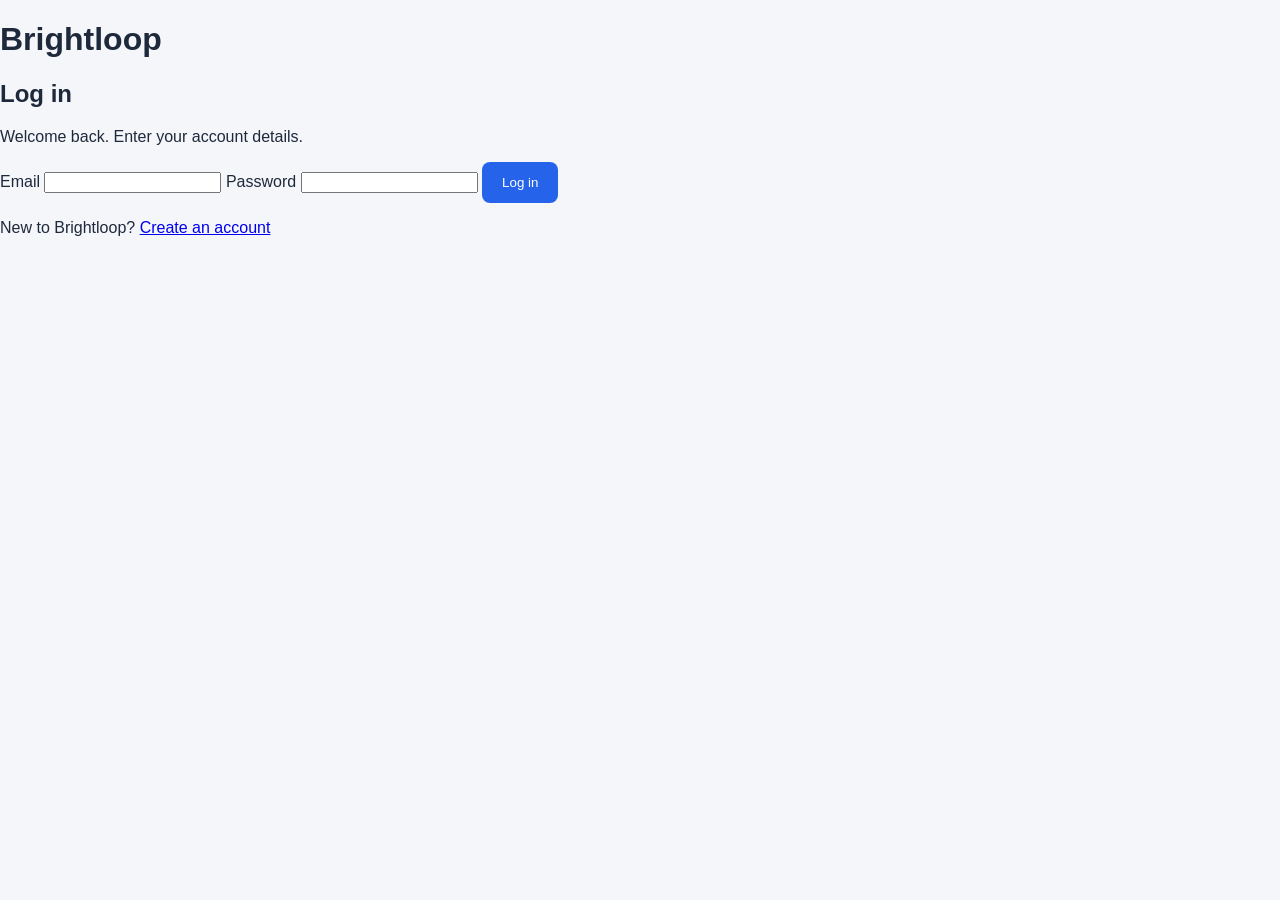
==== login.html @ 87b2afef "login page" ====
<!doctype html>
<html lang="en">
  <head>
    <meta charset="UTF-8" />
    <meta name="viewport" content="width=device-width, initial-scale=1.0" />
    <title>Login | Brightloop</title>
    <link rel="stylesheet" href="styles.css" />
  </head>
  <body class="auth-page">
    <main class="auth-card">
      <h1>Brightloop</h1>
      <h2>Log in</h2>
      <p>Welcome back. Enter your account details.</p>

      <form id="loginForm">
        <label for="loginEmail">Email</label>
        <input id="loginEmail" type="email" autocomplete="email" required />

        <label for="loginPassword">Password</label>
        <input
          id="loginPassword"
          type="password"
          autocomplete="current-password"
          required
        />

        <button type="submit">Log in</button>
        <p id="loginMessage" role="status"></p>
      </form>

      <p>New to Brightloop? <a href="register.html">Create an account</a></p>
    </main>

    <script src="auth.js"></script>
  </body>
</html>
---- styles.css ----
* {
    box-sizing: border-box;
}

body {
    margin: 0;
    font-family: Arial, sans-serif;
    background: #f4f6fa;
    color: #1e293b;
}

.sidebar {
    position: fixed;
    width: 230px;
    height: 100vh;
    background: #172554;
    color: white;
    padding: 25px 18px;
}

.sidebar h2 {
    margin-bottom: 5px;
}

.subtitle {
    color: #94a3b8;
    font-size: 13px;
    margin-bottom: 35px;
}

nav a {
    display: block;
    color: #cbd5e1;
    text-decoration: none;
    padding: 13px;
    margin-bottom: 8px;
    border-radius: 8px;
}

nav a:hover,
nav a.active {
    background: #334b80;
    color: white;
}

.main {
    margin-left: 230px;
    padding: 30px;
}

header {
    display: flex;
    justify-content: space-between;
    align-items: center;
    margin-bottom: 30px;
}

header p {
    color: #64748b;
}

button {
    background: #2563eb;
    color: white;
    border: none;
    padding: 13px 20px;
    border-radius: 8px;
    cursor: pointer;
}

.cards {
    display: grid;
    grid-template-columns: repeat(4, 1fr);
    gap: 20px;
    margin-bottom: 30px;
}

.card, .panel {
    background: white;
    padding: 22px;
    border-radius: 12px;
    box-shadow: 0 2px 8px #00000008;
}

.card p {
    color: #64748b;
    font-size: 14px;
}

.card h2 {
    font-size: 26px;
}

.panel {
    overflow-x: auto;
}

table {
    width: 100%;
    border-collapse: collapse;
    margin-top: 20px;
}

th, td {
    text-align: left;
    padding: 15px;
    border-bottom: 1px solid #e2e8f0;
}

th {
    color: #64748b;
}

.status {
    background: #dcfce7;
    color: #166534;
    padding: 6px 12px;
    border-radius: 20px;
    font-size: 12px;
}

@media (max-width: 900px) {
    .cards {
        grid-template-columns: repeat(2, 1fr);
    }
}

@media (max-width: 600px) {
    .sidebar {
        position: static;
        width: 100%;
        height: auto;
    }

    .main {
        margin-left: 0;
        padding: 15px;
    }

    header {
        align-items: flex-start;
        flex-direction: column;
        gap: 15px;
    }
}
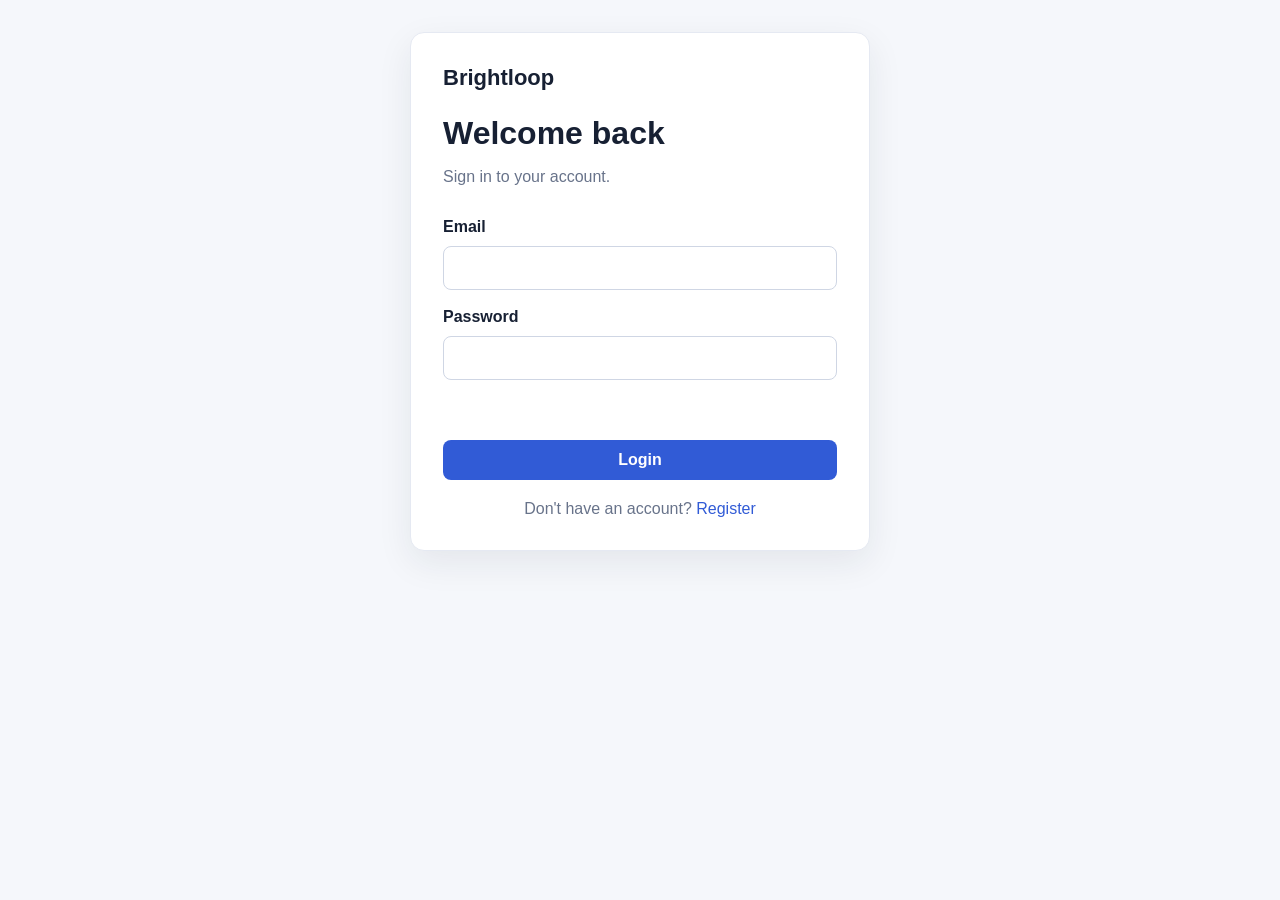
==== commit 982014d2: "frontend update" ====
--- a/login.html
+++ b/login.html
@@ -8,27 +8,36 @@
   </head>
   <body class="auth-page">
     <main class="auth-card">
-      <h1>Brightloop</h1>
-      <h2>Log in</h2>
-      <p>Welcome back. Enter your account details.</p>
+      <a class="brand" href="index.html">Brightloop</a>
+      <h1>Welcome back</h1>
+      <p>Sign in to your account.</p>
 
       <form id="loginForm">
         <label for="loginEmail">Email</label>
-        <input id="loginEmail" type="email" autocomplete="email" required />
+        <input
+          id="loginEmail"
+          name="email"
+          type="email"
+          autocomplete="email"
+          required
+        />
 
         <label for="loginPassword">Password</label>
         <input
           id="loginPassword"
+          name="password"
           type="password"
           autocomplete="current-password"
           required
         />
 
-        <button type="submit">Log in</button>
-        <p id="loginMessage" role="status"></p>
+        <p id="loginMessage" class="form-message" aria-live="polite"></p>
+        <button class="full-button" type="submit">Login</button>
       </form>
 
-      <p>New to Brightloop? <a href="register.html">Create an account</a></p>
+      <p class="auth-footer">
+        Don't have an account? <a href="register.html">Register</a>
+      </p>
     </main>
 
     <script src="auth.js"></script>
--- a/styles.css
+++ b/styles.css
@@ -1,145 +1,335 @@
 * {
-    box-sizing: border-box;
+  box-sizing: border-box;
+}
+
+:root {
+  font-family: Arial, Helvetica, sans-serif;
+  color: #172033;
+  background: #f5f7fb;
 }
 
 body {
-    margin: 0;
-    font-family: Arial, sans-serif;
-    background: #f4f6fa;
-    color: #1e293b;
+  margin: 0;
+}
+
+a {
+  color: #315bd6;
+  text-decoration: none;
+}
+
+a:hover {
+  text-decoration: underline;
+}
+
+button,
+input {
+  font: inherit;
+}
+
+button {
+  cursor: pointer;
+}
+
+.topbar {
+  min-height: 72px;
+  padding: 16px 28px;
+  background: #ffffff;
+  border-bottom: 1px solid #e5e9f2;
+  display: flex;
+  align-items: center;
+  justify-content: space-between;
+  gap: 20px;
+}
+
+.brand {
+  color: #172033;
+  font-size: 22px;
+  font-weight: 700;
+}
+
+.topbar-actions,
+.auth-links {
+  display: flex;
+  align-items: center;
+  gap: 16px;
+}
+
+.button-link,
+button {
+  border: 0;
+  border-radius: 8px;
+  padding: 11px 16px;
+  background: #315bd6;
+  color: #ffffff;
+  font-weight: 600;
+}
+
+.button-link {
+  display: inline-block;
+}
+
+button:hover,
+.button-link:hover {
+  background: #2448b5;
+  text-decoration: none;
+}
+
+#logoutBtn {
+  background: #e9edf5;
+  color: #172033;
+}
+
+#logoutBtn:hover {
+  background: #dce2ee;
+}
+
+.dashboard {
+  display: grid;
+  grid-template-columns: 220px minmax(0, 1fr);
+  min-height: calc(100vh - 72px);
 }
 
 .sidebar {
-    position: fixed;
-    width: 230px;
-    height: 100vh;
-    background: #172554;
-    color: white;
-    padding: 25px 18px;
+  padding: 24px 16px;
+  background: #ffffff;
+  border-right: 1px solid #e5e9f2;
 }
 
 .sidebar h2 {
-    margin-bottom: 5px;
-}
-
-.subtitle {
-    color: #94a3b8;
-    font-size: 13px;
-    margin-bottom: 35px;
-}
-
-nav a {
-    display: block;
-    color: #cbd5e1;
-    text-decoration: none;
-    padding: 13px;
-    margin-bottom: 8px;
-    border-radius: 8px;
-}
-
-nav a:hover,
-nav a.active {
-    background: #334b80;
-    color: white;
-}
-
-.main {
-    margin-left: 230px;
-    padding: 30px;
-}
-
-header {
-    display: flex;
-    justify-content: space-between;
-    align-items: center;
-    margin-bottom: 30px;
-}
-
-header p {
-    color: #64748b;
-}
-
-button {
-    background: #2563eb;
-    color: white;
-    border: none;
-    padding: 13px 20px;
-    border-radius: 8px;
-    cursor: pointer;
-}
-
-.cards {
-    display: grid;
-    grid-template-columns: repeat(4, 1fr);
-    gap: 20px;
-    margin-bottom: 30px;
-}
-
-.card, .panel {
-    background: white;
-    padding: 22px;
-    border-radius: 12px;
-    box-shadow: 0 2px 8px #00000008;
-}
-
-.card p {
-    color: #64748b;
-    font-size: 14px;
-}
-
-.card h2 {
-    font-size: 26px;
-}
-
+  margin: 0 0 18px;
+  font-size: 16px;
+}
+
+.sidebar a {
+  display: block;
+  padding: 12px;
+  margin-bottom: 6px;
+  border-radius: 8px;
+  color: #48536a;
+}
+
+.sidebar a.active,
+.sidebar a:hover {
+  background: #edf2ff;
+  color: #315bd6;
+  text-decoration: none;
+}
+
+.main-content {
+  min-width: 0;
+  padding: 28px;
+}
+
+.page-heading {
+  display: flex;
+  align-items: center;
+  justify-content: space-between;
+  gap: 16px;
+  margin-bottom: 24px;
+}
+
+.page-heading h1 {
+  margin: 0 0 8px;
+}
+
+.page-heading p {
+  margin: 0;
+  color: #68738a;
+}
+
+.stats-grid {
+  display: grid;
+  grid-template-columns: repeat(4, minmax(0, 1fr));
+  gap: 16px;
+  margin-bottom: 24px;
+}
+
+.stat-card,
 .panel {
-    overflow-x: auto;
+  background: #ffffff;
+  border: 1px solid #e5e9f2;
+  border-radius: 12px;
+  padding: 20px;
+}
+
+.stat-card p {
+  margin: 0 0 12px;
+  color: #68738a;
+}
+
+.stat-card h2 {
+  margin: 0;
+  font-size: 25px;
+}
+
+.panel h2 {
+  margin: 0 0 18px;
+  font-size: 18px;
+}
+
+.table-wrap {
+  overflow-x: auto;
 }
 
 table {
-    width: 100%;
-    border-collapse: collapse;
-    margin-top: 20px;
-}
-
-th, td {
-    text-align: left;
-    padding: 15px;
-    border-bottom: 1px solid #e2e8f0;
+  width: 100%;
+  border-collapse: collapse;
+  text-align: left;
+}
+
+th,
+td {
+  padding: 14px 12px;
+  border-bottom: 1px solid #e9edf4;
+  white-space: nowrap;
 }
 
 th {
-    color: #64748b;
+  color: #68738a;
+  font-size: 13px;
 }
 
 .status {
-    background: #dcfce7;
-    color: #166534;
-    padding: 6px 12px;
-    border-radius: 20px;
-    font-size: 12px;
+  display: inline-block;
+  padding: 5px 9px;
+  border-radius: 20px;
+  font-size: 12px;
+}
+
+.active-status {
+  background: #e5f7ed;
+  color: #197344;
+}
+
+.pending-status {
+  background: #fff3d8;
+  color: #8a5b00;
+}
+
+/* Login and registration pages */
+.auth-page {
+  min-height: 100vh;
+  padding: 32px 16px;
+  display: flex;
+  justify-content: center;
+  align-items: flex-start;
+  background: #f5f7fb;
+}
+
+.auth-card {
+  width: 100%;
+  max-width: 460px;
+  padding: 32px;
+  background: #ffffff;
+  border: 1px solid #e5e9f2;
+  border-radius: 14px;
+  box-shadow: 0 12px 35px rgba(23, 32, 51, 0.08);
+}
+
+.auth-card h1 {
+  margin: 24px 0 8px;
+}
+
+.auth-card > p {
+  color: #68738a;
+}
+
+.auth-card form {
+  display: flex;
+  flex-direction: column;
+  gap: 10px;
+  margin-top: 24px;
+}
+
+.auth-card label {
+  margin-top: 8px;
+  font-weight: 600;
+}
+
+.auth-card input:not([type="checkbox"]) {
+  width: 100%;
+  padding: 12px;
+  border: 1px solid #cfd6e4;
+  border-radius: 8px;
+  background: #ffffff;
+}
+
+.auth-card input:focus {
+  outline: 2px solid #b9c9ff;
+  border-color: #315bd6;
+}
+
+.auth-card small {
+  color: #68738a;
+  line-height: 1.5;
+}
+
+.checkbox-label {
+  display: flex;
+  align-items: flex-start;
+  gap: 10px;
+  font-weight: 400 !important;
+}
+
+.checkbox-label input {
+  margin-top: 3px;
+}
+
+.full-button {
+  width: 100%;
+  margin-top: 12px;
+}
+
+.form-message {
+  min-height: 20px;
+  margin: 4px 0;
+  color: #b42318;
+  font-size: 14px;
+}
+
+.auth-footer {
+  margin: 20px 0 0;
+  text-align: center;
 }
 
 @media (max-width: 900px) {
-    .cards {
-        grid-template-columns: repeat(2, 1fr);
-    }
-}
-
-@media (max-width: 600px) {
-    .sidebar {
-        position: static;
-        width: 100%;
-        height: auto;
-    }
-
-    .main {
-        margin-left: 0;
-        padding: 15px;
-    }
-
-    header {
-        align-items: flex-start;
-        flex-direction: column;
-        gap: 15px;
-    }
+  .stats-grid {
+    grid-template-columns: repeat(2, minmax(0, 1fr));
+  }
+}
+
+@media (max-width: 650px) {
+  .topbar {
+    padding: 14px 16px;
+    flex-wrap: wrap;
+  }
+
+  .dashboard {
+    grid-template-columns: 1fr;
+  }
+
+  .sidebar {
+    border-right: 0;
+    border-bottom: 1px solid #e5e9f2;
+  }
+
+  .main-content {
+    padding: 18px 16px;
+  }
+
+  .page-heading {
+    align-items: flex-start;
+    flex-direction: column;
+  }
+
+  .stats-grid {
+    grid-template-columns: 1fr;
+  }
+
+  .auth-card {
+    padding: 24px 20px;
+  }
+}
+[hidden] {
+  display: none !important;
 }
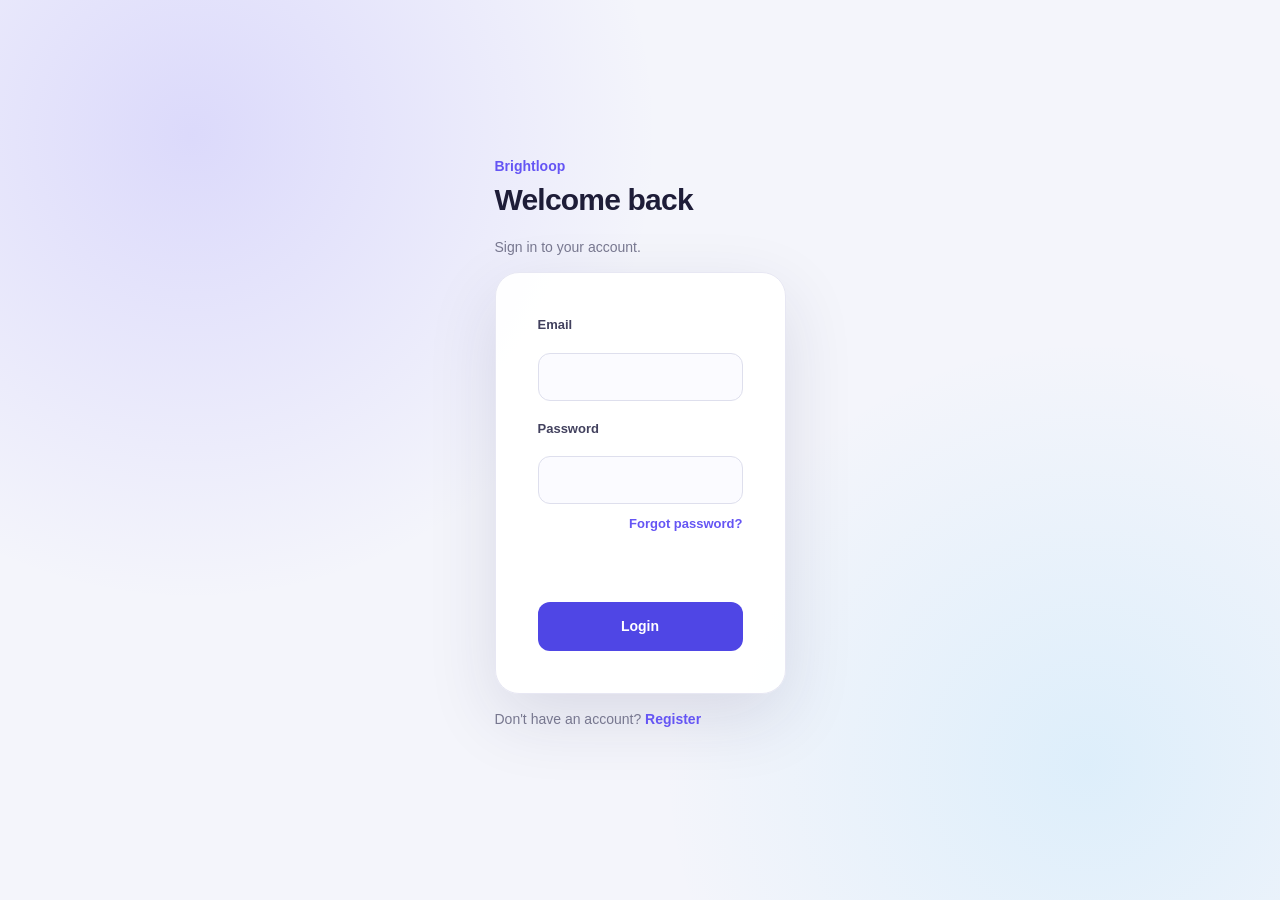
==== commit a60e63e7: "small" ====
--- a/login.html
+++ b/login.html
@@ -30,6 +30,9 @@
           autocomplete="current-password"
           required
         />
+        <div class="auth-forgot">
+  <a href="forgot-password.html">Forgot password?</a>
+</div>
 
         <p id="loginMessage" class="form-message" aria-live="polite"></p>
         <button class="full-button" type="submit">Login</button>
--- a/styles.css
+++ b/styles.css
@@ -1,28 +1,41 @@
+/* ========================================
+   BRIGHTLOOP — MODERN SAAS DASHBOARD
+======================================== */
+
+:root {
+  font-family: "Inter", "Segoe UI", Arial, sans-serif;
+  color: #1e293b;
+  background: #f4f6fa;
+
+  --primary: #4f46e5;
+  --primary-hover: #4338ca;
+  --sidebar: #111827;
+  --sidebar-hover: #1f2937;
+  --border: #e5e7eb;
+  --muted: #64748b;
+  --surface: #ffffff;
+}
+
 * {
   box-sizing: border-box;
 }
 
-:root {
-  font-family: Arial, Helvetica, sans-serif;
-  color: #172033;
-  background: #f5f7fb;
-}
-
 body {
   margin: 0;
+  background: #f4f6fa;
+  font-size: 14px;
+  line-height: 1.5;
 }
 
 a {
-  color: #315bd6;
+  color: var(--primary);
   text-decoration: none;
 }
 
-a:hover {
-  text-decoration: underline;
-}
-
 button,
-input {
+input,
+select,
+textarea {
   font: inherit;
 }
 
@@ -30,142 +43,323 @@
   cursor: pointer;
 }
 
-.topbar {
-  min-height: 72px;
-  padding: 16px 28px;
-  background: #ffffff;
-  border-bottom: 1px solid #e5e9f2;
+/* ========================================
+   SIDEBAR
+======================================== */
+
+.sidebar {
+  position: fixed;
+  top: 0;
+  left: 0;
+  bottom: 0;
+
+  width: 250px;
+  padding: 28px 18px;
+
+  background: var(--sidebar);
+  color: #ffffff;
+
+  display: flex;
+  flex-direction: column;
+
+  overflow-y: auto;
+  z-index: 100;
+}
+
+.sidebar h2 {
+  margin: 0;
+  font-size: 24px;
+  font-weight: 750;
+  letter-spacing: -0.5px;
+}
+
+.sidebar .subtitle {
+  color: #94a3b8;
+  font-size: 12px;
+  margin: 4px 0 30px;
+}
+
+.sidebar nav {
+  display: flex;
+  flex-direction: column;
+  gap: 5px;
+}
+
+.sidebar nav a {
   display: flex;
   align-items: center;
+
+  padding: 12px 14px;
+  border-radius: 8px;
+
+  color: #cbd5e1;
+  font-size: 14px;
+  font-weight: 500;
+
+  transition: 0.2s ease;
+}
+
+.sidebar nav a:hover {
+  background: var(--sidebar-hover);
+  color: #ffffff;
+  text-decoration: none;
+}
+
+.sidebar nav a.active {
+  background: var(--primary);
+  color: #ffffff;
+}
+
+.sidebar #userInfo {
+  margin-top: auto;
+  padding: 18px 0 12px;
+
+  color: #94a3b8;
+  font-size: 12px;
+  border-top: 1px solid #374151;
+}
+
+/* ========================================
+   MAIN CONTENT
+======================================== */
+
+.main {
+  margin-left: 250px;
+  min-height: 100vh;
+  padding: 32px 36px;
+  min-width: 0;
+}
+
+.main > header {
+  display: flex;
   justify-content: space-between;
+  align-items: center;
+
   gap: 20px;
-}
-
-.brand {
-  color: #172033;
-  font-size: 22px;
+  margin-bottom: 30px;
+}
+
+.main > header h1 {
+  margin: 0;
+  font-size: 28px;
   font-weight: 700;
-}
-
-.topbar-actions,
-.auth-links {
-  display: flex;
-  align-items: center;
-  gap: 16px;
-}
-
-.button-link,
-button {
+  letter-spacing: -0.7px;
+  color: #111827;
+}
+
+.main > header p {
+  margin: 7px 0 0;
+  color: var(--muted);
+  font-size: 14px;
+}
+
+/* ========================================
+   BUTTONS
+======================================== */
+
+button,
+.button-link {
   border: 0;
   border-radius: 8px;
-  padding: 11px 16px;
-  background: #315bd6;
+
+  padding: 11px 17px;
+
+  background: var(--primary);
   color: #ffffff;
+
   font-weight: 600;
-}
-
-.button-link {
-  display: inline-block;
+  font-size: 13px;
+
+  transition: 0.2s ease;
 }
 
 button:hover,
 .button-link:hover {
-  background: #2448b5;
+  background: var(--primary-hover);
   text-decoration: none;
 }
 
+button:focus-visible,
+a:focus-visible,
+input:focus-visible,
+select:focus-visible {
+  outline: 3px solid #c7d2fe;
+  outline-offset: 2px;
+}
+
 #logoutBtn {
-  background: #e9edf5;
-  color: #172033;
+  width: 100%;
+  background: #1f2937;
+  color: #e5e7eb;
+  border: 1px solid #374151;
 }
 
 #logoutBtn:hover {
-  background: #dce2ee;
-}
-
-.dashboard {
-  display: grid;
-  grid-template-columns: 220px minmax(0, 1fr);
-  min-height: calc(100vh - 72px);
-}
-
-.sidebar {
-  padding: 24px 16px;
-  background: #ffffff;
-  border-right: 1px solid #e5e9f2;
-}
-
-.sidebar h2 {
-  margin: 0 0 18px;
-  font-size: 16px;
-}
-
-.sidebar a {
-  display: block;
-  padding: 12px;
-  margin-bottom: 6px;
-  border-radius: 8px;
-  color: #48536a;
-}
-
-.sidebar a.active,
-.sidebar a:hover {
-  background: #edf2ff;
-  color: #315bd6;
-  text-decoration: none;
-}
-
-.main-content {
-  min-width: 0;
-  padding: 28px;
-}
-
-.page-heading {
-  display: flex;
-  align-items: center;
-  justify-content: space-between;
-  gap: 16px;
-  margin-bottom: 24px;
-}
-
-.page-heading h1 {
-  margin: 0 0 8px;
-}
-
-.page-heading p {
-  margin: 0;
-  color: #68738a;
-}
-
-.stats-grid {
+  background: #374151;
+}
+
+.btn-sm {
+  padding: 6px 10px;
+  font-size: 12px;
+  margin: 2px;
+  white-space: nowrap;
+}
+
+#runBillingBtn {
+  padding: 12px 20px;
+}
+
+/* ========================================
+   DASHBOARD CARDS
+======================================== */
+
+.cards {
   display: grid;
   grid-template-columns: repeat(4, minmax(0, 1fr));
+  gap: 20px;
+  margin-bottom: 26px;
+}
+
+.card {
+  background: var(--surface);
+  border: 1px solid var(--border);
+  border-radius: 14px;
+
+  padding: 24px;
+
+  box-shadow: 0 2px 8px rgba(15, 23, 42, 0.03);
+  transition: transform 0.2s ease, box-shadow 0.2s ease;
+}
+
+.card:hover {
+  transform: translateY(-2px);
+  box-shadow: 0 8px 20px rgba(15, 23, 42, 0.06);
+}
+
+.card p {
+  margin: 0 0 14px;
+  color: var(--muted);
+  font-size: 13px;
+  font-weight: 500;
+}
+
+.card h2 {
+  margin: 0;
+  color: #111827;
+  font-size: 27px;
+  font-weight: 750;
+  letter-spacing: -0.5px;
+}
+
+/* ========================================
+   PANELS
+======================================== */
+
+.panel {
+  background: var(--surface);
+  border: 1px solid var(--border);
+  border-radius: 14px;
+
+  padding: 26px;
+  margin-bottom: 24px;
+
+  box-shadow: 0 2px 8px rgba(15, 23, 42, 0.025);
+}
+
+.panel h2 {
+  margin: 0 0 22px;
+  color: #111827;
+  font-size: 17px;
+  font-weight: 700;
+}
+
+.panel h3 {
+  margin: 22px 0 12px;
+  font-size: 15px;
+}
+
+/* ========================================
+   FORMS
+======================================== */
+
+form {
+  display: flex;
+  flex-wrap: wrap;
+  align-items: flex-end;
   gap: 16px;
-  margin-bottom: 24px;
-}
-
-.stat-card,
-.panel {
+}
+
+form > label {
+  display: flex;
+  flex-direction: column;
+  gap: 7px;
+
+  color: #475569;
+  font-size: 13px;
+  font-weight: 600;
+}
+
+input:not([type="checkbox"]),
+select,
+textarea {
+  min-width: 0;
+  min-height: 43px;
+
+  padding: 11px 13px;
+
   background: #ffffff;
-  border: 1px solid #e5e9f2;
-  border-radius: 12px;
-  padding: 20px;
-}
-
-.stat-card p {
-  margin: 0 0 12px;
-  color: #68738a;
-}
-
-.stat-card h2 {
-  margin: 0;
-  font-size: 25px;
-}
-
-.panel h2 {
-  margin: 0 0 18px;
-  font-size: 18px;
-}
+  color: #1e293b;
+
+  border: 1px solid #dbe1ea;
+  border-radius: 8px;
+
+  font-size: 13px;
+  transition: border-color 0.2s ease, box-shadow 0.2s ease;
+}
+
+input::placeholder {
+  color: #94a3b8;
+}
+
+input:focus,
+select:focus,
+textarea:focus {
+  outline: none;
+  border-color: var(--primary);
+  box-shadow: 0 0 0 3px rgba(79, 70, 229, 0.1);
+}
+
+input[type="checkbox"] {
+  width: 16px;
+  height: 16px;
+  accent-color: var(--primary);
+  cursor: pointer;
+}
+
+form > input:not([type="checkbox"]),
+form > select {
+  flex: 1 1 200px;
+}
+
+form > button {
+  min-height: 43px;
+}
+
+/* Dashboard date filter */
+
+#dashFilterForm {
+  align-items: flex-end;
+}
+
+#dashFilterForm label {
+  display: flex;
+  flex-direction: column;
+  gap: 7px;
+}
+
+/* ========================================
+   TABLES
+======================================== */
 
 .table-wrap {
   overflow-x: auto;
@@ -175,161 +369,412 @@
   width: 100%;
   border-collapse: collapse;
   text-align: left;
-}
-
-th,
+  font-size: 13px;
+}
+
+thead {
+  background: #f8fafc;
+}
+
+th {
+  padding: 15px 14px;
+
+  color: #64748b;
+  font-size: 11px;
+  font-weight: 700;
+  text-transform: uppercase;
+  letter-spacing: 0.5px;
+
+  border-bottom: 1px solid var(--border);
+}
+
 td {
-  padding: 14px 12px;
-  border-bottom: 1px solid #e9edf4;
-  white-space: nowrap;
-}
-
-th {
-  color: #68738a;
-  font-size: 13px;
-}
-
+  padding: 16px 14px;
+  color: #334155;
+  border-bottom: 1px solid #edf0f5;
+}
+
+tbody tr {
+  transition: background 0.15s ease;
+}
+
+tbody tr:hover {
+  background: #f8fafc;
+}
+
+tbody tr:last-child td {
+  border-bottom: 0;
+}
+
+td button {
+  margin: 2px;
+}
+
+/* ========================================
+   STATUS BADGES
+======================================== */
+
+.badge,
 .status {
   display: inline-block;
-  padding: 5px 9px;
+
+  padding: 5px 10px;
   border-radius: 20px;
-  font-size: 12px;
-}
-
+
+  font-size: 11px;
+  font-weight: 650;
+  white-space: nowrap;
+}
+
+.badge-active,
+.badge-paid,
+.badge-confirmed,
 .active-status {
-  background: #e5f7ed;
-  color: #197344;
-}
-
+  background: #dcfce7;
+  color: #166534;
+}
+
+.badge-draft,
+.badge-quotation,
+.badge-paused,
 .pending-status {
-  background: #fff3d8;
-  color: #8a5b00;
-}
-
-/* Login and registration pages */
-.auth-page {
-  min-height: 100vh;
-  padding: 32px 16px;
-  display: flex;
+  background: #fef3c7;
+  color: #92400e;
+}
+
+.badge-closed,
+.badge-cancelled {
+  background: #f1f5f9;
+  color: #475569;
+}
+
+.badge-overdue {
+  background: #fee2e2;
+  color: #b91c1c;
+}
+
+/* ========================================
+   PRODUCT LINES
+======================================== */
+
+#pendingLines,
+#tplPendingLines {
+  width: 100%;
+  margin: 14px 0;
+  padding: 0;
+  list-style: none;
+}
+
+#pendingLines li,
+#tplPendingLines li {
+  display: flex;
+  justify-content: space-between;
+  align-items: center;
+  gap: 12px;
+
+  padding: 12px 14px;
+  margin-bottom: 8px;
+
+  background: #f8fafc;
+  border: 1px solid var(--border);
+  border-radius: 8px;
+}
+
+/* ========================================
+   MODAL
+======================================== */
+
+.modal {
+  position: fixed;
+  inset: 0;
+
+  display: flex;
+  align-items: center;
   justify-content: center;
-  align-items: flex-start;
-  background: #f5f7fb;
-}
-
-.auth-card {
+
+  padding: 20px;
+
+  background: rgba(15, 23, 42, 0.55);
+  backdrop-filter: blur(4px);
+
+  z-index: 200;
+}
+
+.modal[hidden] {
+  display: none;
+}
+
+.modal-box {
   width: 100%;
-  max-width: 460px;
-  padding: 32px;
+  max-width: 850px;
+  max-height: 90vh;
+
+  overflow-y: auto;
+
+  padding: 30px;
+
   background: #ffffff;
-  border: 1px solid #e5e9f2;
-  border-radius: 14px;
-  box-shadow: 0 12px 35px rgba(23, 32, 51, 0.08);
-}
-
-.auth-card h1 {
-  margin: 24px 0 8px;
-}
-
-.auth-card > p {
-  color: #68738a;
-}
-
-.auth-card form {
-  display: flex;
-  flex-direction: column;
-  gap: 10px;
-  margin-top: 24px;
-}
-
-.auth-card label {
-  margin-top: 8px;
-  font-weight: 600;
-}
-
-.auth-card input:not([type="checkbox"]) {
-  width: 100%;
-  padding: 12px;
-  border: 1px solid #cfd6e4;
-  border-radius: 8px;
-  background: #ffffff;
-}
-
-.auth-card input:focus {
-  outline: 2px solid #b9c9ff;
-  border-color: #315bd6;
-}
-
-.auth-card small {
-  color: #68738a;
-  line-height: 1.5;
-}
-
-.checkbox-label {
-  display: flex;
-  align-items: flex-start;
-  gap: 10px;
-  font-weight: 400 !important;
-}
-
-.checkbox-label input {
-  margin-top: 3px;
-}
-
-.full-button {
-  width: 100%;
-  margin-top: 12px;
-}
-
-.form-message {
-  min-height: 20px;
-  margin: 4px 0;
-  color: #b42318;
-  font-size: 14px;
-}
-
-.auth-footer {
-  margin: 20px 0 0;
-  text-align: center;
-}
-
-@media (max-width: 900px) {
-  .stats-grid {
+  border-radius: 16px;
+
+  box-shadow: 0 20px 60px rgba(15, 23, 42, 0.2);
+}
+
+#modalClose {
+  float: right;
+  background: #f1f5f9;
+  color: #334155;
+}
+
+#modalClose:hover {
+  background: #e2e8f0;
+}
+
+/* ========================================
+   TOAST
+======================================== */
+
+#toast {
+  position: fixed;
+  bottom: 24px;
+  right: 24px;
+
+  max-width: 360px;
+  padding: 14px 20px;
+
+  background: #15803d;
+  color: #ffffff;
+
+  border-radius: 10px;
+  box-shadow: 0 8px 24px rgba(15, 23, 42, 0.15);
+
+  display: none;
+  z-index: 300;
+}
+
+#toast.show {
+  display: block;
+}
+
+#toast.error {
+  background: #b91c1c;
+}
+
+/* ========================================
+   RESPONSIVE DESIGN
+======================================== */
+
+@media (max-width: 1200px) {
+  .cards {
     grid-template-columns: repeat(2, minmax(0, 1fr));
   }
-}
-
-@media (max-width: 650px) {
-  .topbar {
-    padding: 14px 16px;
+
+  .main {
+    padding: 26px;
+  }
+}
+
+@media (max-width: 850px) {
+  .sidebar {
+    position: relative;
+    width: 100%;
+    height: auto;
+    padding: 20px;
+  }
+
+  .sidebar nav {
+    flex-direction: row;
     flex-wrap: wrap;
   }
 
-  .dashboard {
+  .sidebar nav a {
+    padding: 9px 12px;
+  }
+
+  .sidebar #userInfo {
+    margin-top: 20px;
+  }
+
+  .main {
+    margin-left: 0;
+    padding: 24px 20px;
+  }
+}
+
+@media (max-width: 600px) {
+  .main {
+    padding: 18px 14px;
+  }
+
+  .main > header {
+    flex-direction: column;
+    align-items: flex-start;
+  }
+
+  .main > header h1 {
+    font-size: 23px;
+  }
+
+  .cards {
     grid-template-columns: 1fr;
-  }
-
-  .sidebar {
-    border-right: 0;
-    border-bottom: 1px solid #e5e9f2;
-  }
-
-  .main-content {
-    padding: 18px 16px;
-  }
-
-  .page-heading {
-    align-items: flex-start;
+    gap: 14px;
+  }
+
+  .panel {
+    padding: 18px;
+  }
+
+  form {
     flex-direction: column;
-  }
-
-  .stats-grid {
-    grid-template-columns: 1fr;
-  }
-
-  .auth-card {
-    padding: 24px 20px;
-  }
-}
+    align-items: stretch;
+  }
+
+  form > input:not([type="checkbox"]),
+  form > select {
+    width: 100%;
+    flex: auto;
+  }
+
+  .modal-box {
+    padding: 20px;
+  }
+
+  .sidebar nav {
+    flex-direction: column;
+  }
+}
+
+/* Preserve existing hidden behavior */
+
 [hidden] {
   display: none !important;
-}+}
+/* ========================================
+   LOGIN / REGISTER PAGES
+   Keeps auth forms separate from dashboard form layout.
+======================================== */
+
+body.auth-page {
+  min-height: 100vh;
+  margin: 0;
+  padding: 32px 18px;
+  display: grid;
+  place-items: center;
+  background:
+    radial-gradient(circle at 15% 15%, rgba(109, 93, 252, 0.18), transparent 35%),
+    radial-gradient(circle at 85% 85%, rgba(56, 189, 248, 0.12), transparent 32%),
+    #f4f5fb;
+}
+
+.auth-page .auth-shell {
+  width: min(100%, 460px);
+}
+
+/* Login/register card */
+.auth-page form {
+  display: flex;
+  flex-direction: column;
+  align-items: stretch;
+  gap: 18px;
+  width: min(100%, 460px);
+  margin: 0 auto;
+  padding: 42px;
+  border: 1px solid #e7e7f3;
+  border-radius: 24px;
+  background: rgba(255, 255, 255, 0.97);
+  box-shadow: 0 24px 70px rgba(37, 35, 83, 0.12);
+}
+
+.auth-page form > label {
+  display: flex;
+  flex-direction: column;
+  gap: 8px;
+  color: #42415e;
+  font-size: 13px;
+  font-weight: 650;
+}
+
+/* Important: reset the dashboard's flex sizing so fields don't become tall */
+.auth-page form > input:not([type="checkbox"]),
+.auth-page form > select,
+.auth-page input[type="email"],
+.auth-page input[type="password"],
+.auth-page input[type="text"] {
+  display: block;
+  width: 100%;
+  height: 48px;
+  min-height: 48px;
+  flex: 0 0 48px;
+  box-sizing: border-box;
+  padding: 12px 14px;
+  border: 1px solid #dedfed;
+  border-radius: 12px;
+  background: #fbfbff;
+  color: #24243a;
+  font-size: 14px;
+}
+
+.auth-page textarea {
+  width: 100%;
+  min-height: 110px;
+  flex: 0 0 auto;
+  box-sizing: border-box;
+}
+
+.auth-page form button {
+  width: 100%;
+  min-height: 49px;
+  flex: 0 0 auto;
+  margin-top: 4px;
+  border-radius: 12px;
+  font-size: 14px;
+}
+
+.auth-page h1,
+.auth-page h2 {
+  margin-top: 0;
+  color: #1e1d38;
+  font-weight: 800;
+  letter-spacing: -0.8px;
+}
+
+.auth-page h1 {
+  margin-bottom: 8px;
+  font-size: 30px;
+}
+
+.auth-page p {
+  color: #77778f;
+  line-height: 1.6;
+}
+
+.auth-page a {
+  color: #6555f4;
+  font-weight: 650;
+}
+
+@media (max-width: 520px) {
+  body.auth-page {
+    padding: 20px 14px;
+  }
+
+  .auth-page form {
+    padding: 28px 22px;
+    border-radius: 20px;
+  }
+}
+.auth-forgot {
+  display: flex;
+  justify-content: flex-end;
+  margin-top: -8px;
+  font-size: 13px;
+}
+
+.auth-forgot a {
+  color: #6555f4;
+  font-weight: 600;
+  text-decoration: none;
+}
+
+.auth-forgot a:hover {
+  text-decoration: underline;
+}
